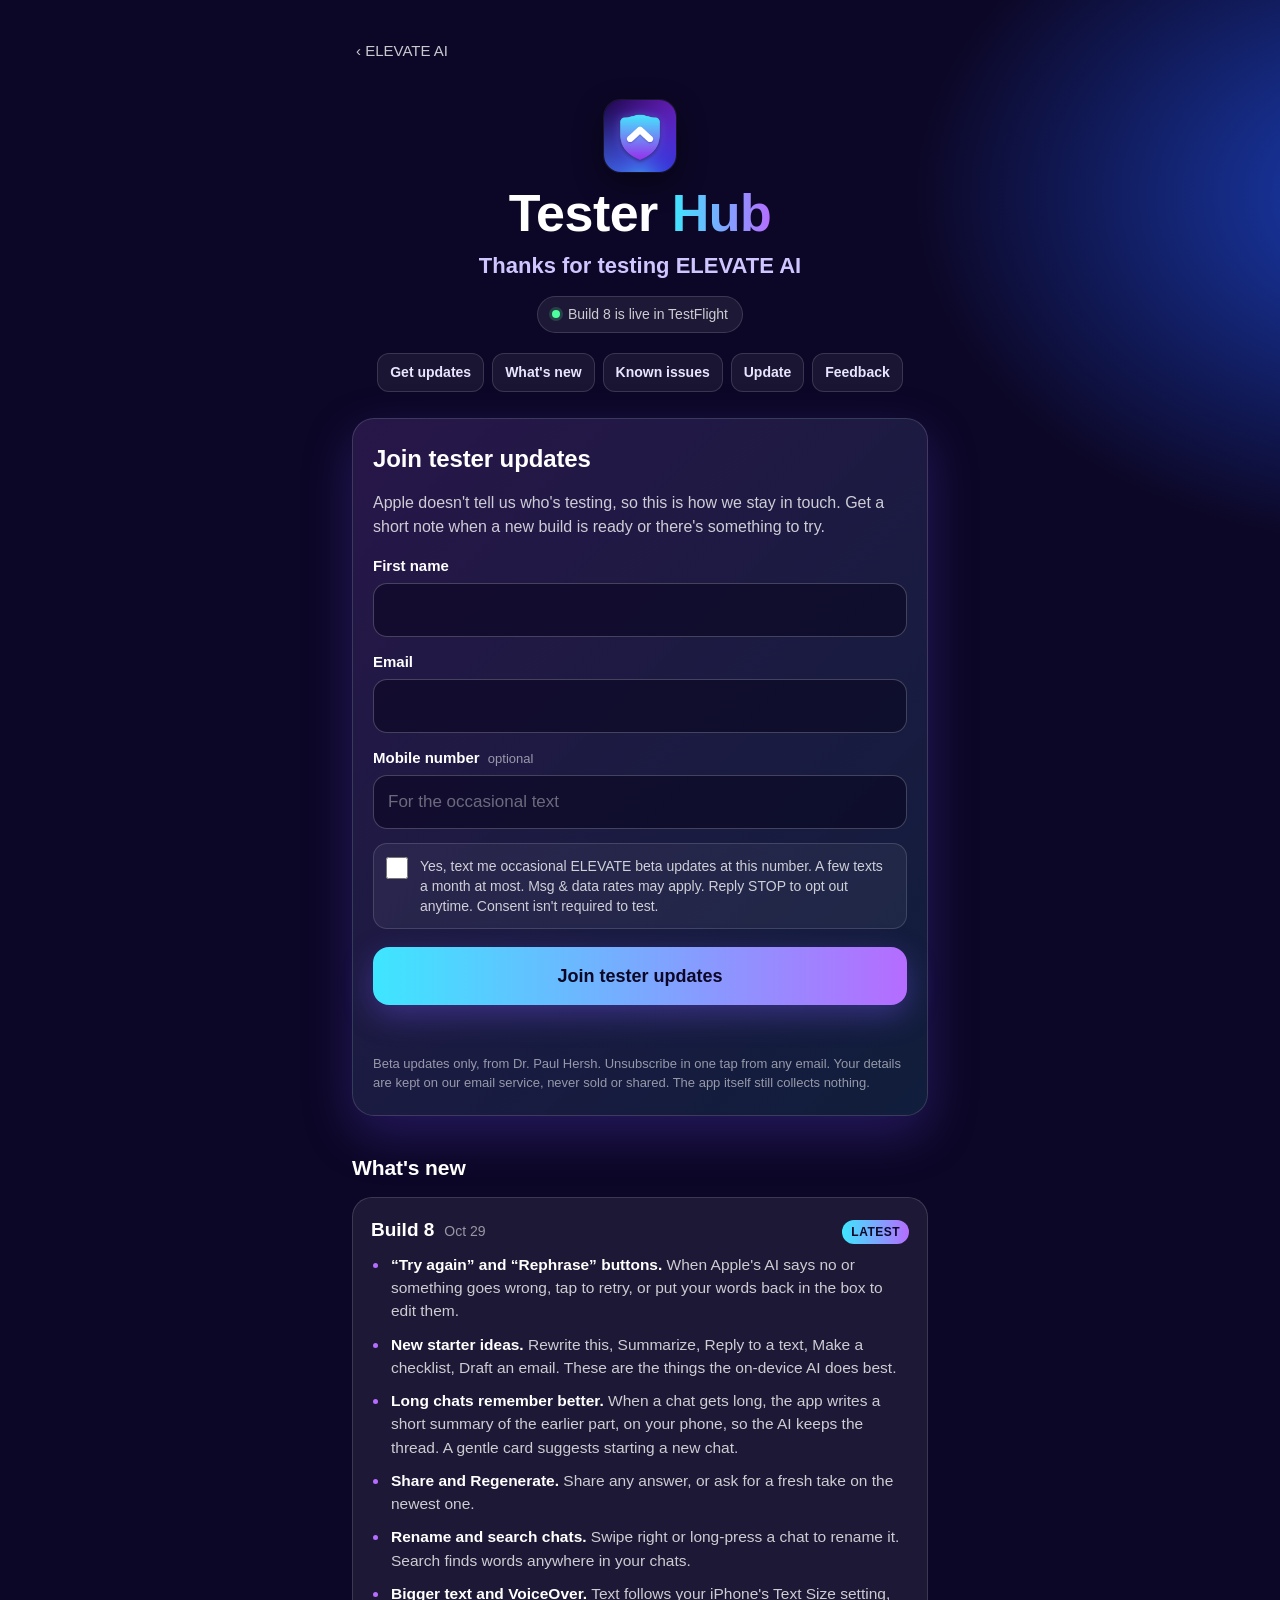
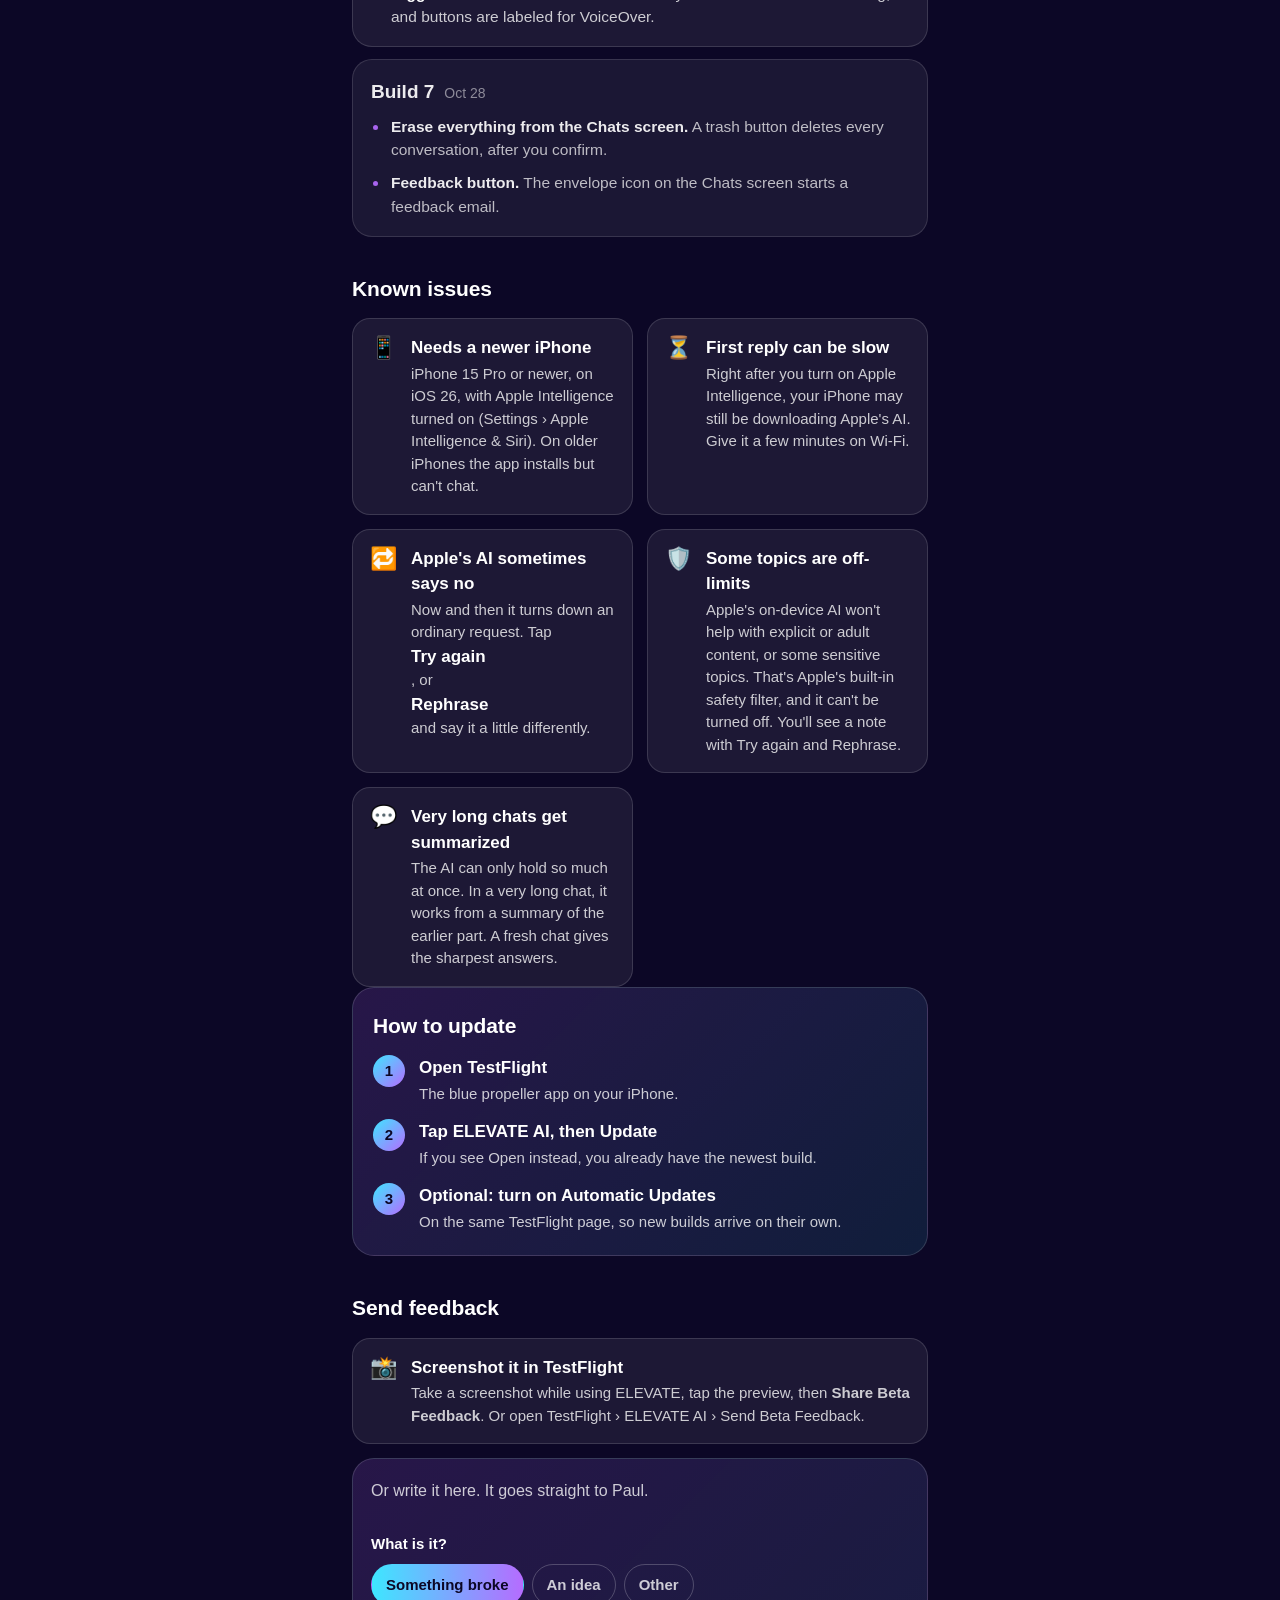
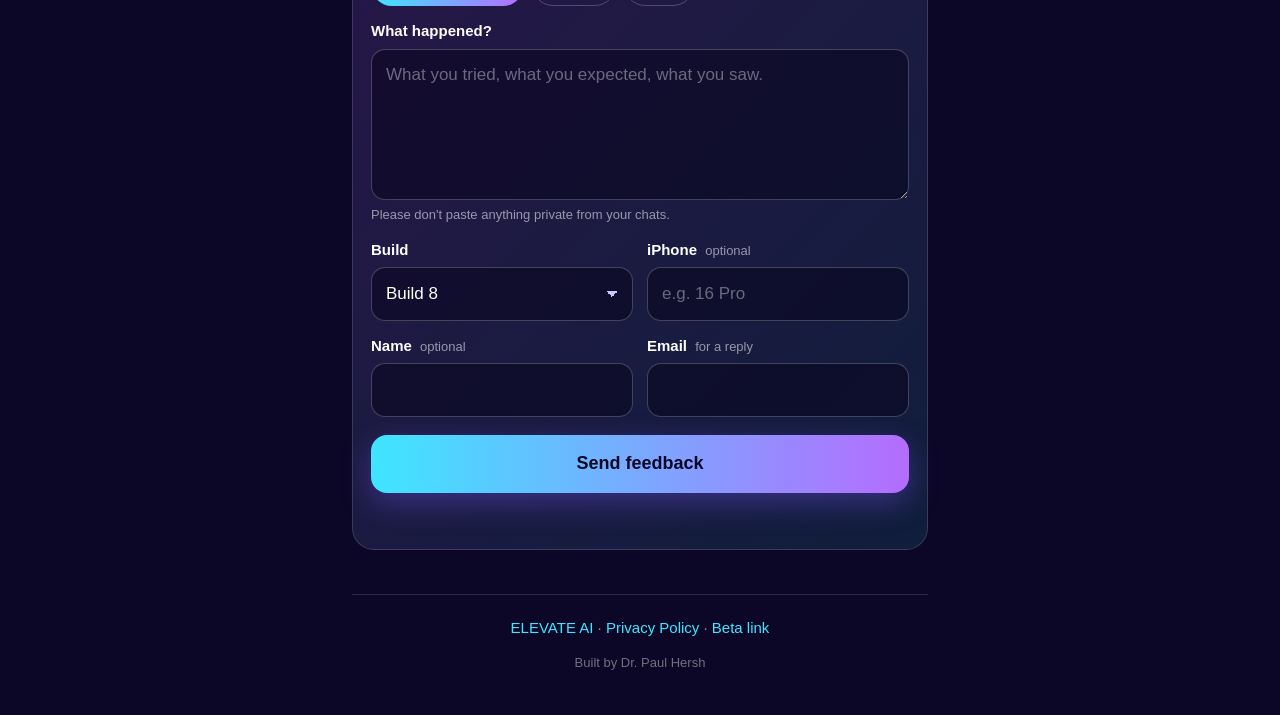
==== beta/index.html @ 51571102 "Add Tester Hub (/beta): what's new, known issues, update steps, feedback form, Join tester updates (" ====
<!doctype html>
<html lang="en">
<head>
<meta charset="utf-8">
<meta name="viewport" content="width=device-width, initial-scale=1, viewport-fit=cover">
<meta name="theme-color" content="#0c0726">
<meta name="robots" content="noindex, nofollow">
<title>Tester Hub · ELEVATE AI beta</title>
<meta name="description" content="For ELEVATE AI beta testers: what's new in each build, known issues, how to update, and how to send feedback.">
<meta property="og:type" content="website">
<meta property="og:site_name" content="ELEVATE AI">
<meta property="og:title" content="ELEVATE AI · Tester Hub">
<meta property="og:description" content="What's new, known issues, and tester updates for the ELEVATE AI beta.">
<meta property="og:url" content="https://elevatemyprivacy.com/beta/">
<meta property="og:image" content="https://elevatemyprivacy.com/og.png">
<meta name="twitter:card" content="summary_large_image">
<link rel="icon" type="image/png" href="../favicon.png">
<link rel="apple-touch-icon" href="../apple-touch-icon.png">
<link rel="stylesheet" href="../styles.css">
<link rel="stylesheet" href="beta.css">
</head>
<body>
<main>

  <header class="hub-top">
    <a class="back" href="../">‹ ELEVATE AI</a>
    <img class="hub-icon" src="../icon.png" width="72" height="72" alt="">
    <h1>Tester <span class="grad">Hub</span></h1>
    <p class="tagline">Thanks for testing ELEVATE AI</p>
    <p class="build-chip"><span class="live-dot" aria-hidden="true"></span>Build 8 is live in TestFlight</p>
    <nav class="jump" aria-label="On this page">
      <a href="#join">Get updates</a><a href="#new">What's new</a><a href="#issues">Known issues</a><a href="#update">Update</a><a href="#feedback">Feedback</a>
    </nav>
  </header>

  <section class="card join" id="join" aria-labelledby="join-h">
    <h2 id="join-h">Join tester updates</h2>
    <p class="lead">Apple doesn't tell us who's testing, so this is how we stay in touch. Get a short note when a new build is ready or there's something to try.</p>
    <form id="join-form" class="form" action="https://app.kit.com/forms/10118748/subscriptions" method="post" novalidate>
      <div class="field">
        <label for="j-name">First name</label>
        <input id="j-name" name="first_name" type="text" autocomplete="given-name" autocapitalize="words" required maxlength="60">
      </div>
      <div class="field">
        <label for="j-email">Email</label>
        <input id="j-email" name="email_address" type="email" inputmode="email" autocomplete="email" autocapitalize="off" spellcheck="false" required maxlength="160">
      </div>
      <div class="field">
        <label for="j-phone">Mobile number <span class="opt">optional</span></label>
        <input id="j-phone" name="fields[phone]" type="tel" inputmode="tel" autocomplete="tel" maxlength="30" placeholder="For the occasional text">
      </div>
      <label class="check" id="j-consent-row" hidden>
        <input id="j-consent" type="checkbox">
        <span>Yes, text me occasional ELEVATE beta updates at this number. A few texts a month at most. Msg &amp; data rates may apply. Reply STOP to opt out anytime. Consent isn't required to test.</span>
      </label>
      <input type="hidden" name="fields[sms_consent]" id="j-consent-val" value="">
      <input type="hidden" name="tags[]" value="25191573">
      <button class="cta" type="submit">Join tester updates</button>
      <p class="status" role="status" aria-live="polite"></p>
      <p class="fine">Beta updates only, from Dr. Paul Hersh. Unsubscribe in one tap from any email. Your details are kept on our email service, never sold or shared. The app itself still collects nothing.</p>
    </form>
  </section>

  <section aria-labelledby="new-h">
    <h2 id="new-h" class="section-h" >What's new</h2>
    <article class="rel" id="new">
      <header><h3>Build 8</h3><span class="date">Oct 29</span><span class="tag-new">Latest</span></header>
      <ul class="changes">
        <li><b>“Try again” and “Rephrase” buttons.</b> When Apple's AI says no or something goes wrong, tap to retry, or put your words back in the box to edit them.</li>
        <li><b>New starter ideas.</b> Rewrite this, Summarize, Reply to a text, Make a checklist, Draft an email. These are the things the on-device AI does best.</li>
        <li><b>Long chats remember better.</b> When a chat gets long, the app writes a short summary of the earlier part, on your phone, so the AI keeps the thread. A gentle card suggests starting a new chat.</li>
        <li><b>Share and Regenerate.</b> Share any answer, or ask for a fresh take on the newest one.</li>
        <li><b>Rename and search chats.</b> Swipe right or long-press a chat to rename it. Search finds words anywhere in your chats.</li>
        <li><b>Bigger text and VoiceOver.</b> Text follows your iPhone's Text Size setting, and buttons are labeled for VoiceOver.</li>
      </ul>
    </article>
    <article class="rel past">
      <header><h3>Build 7</h3><span class="date">Oct 28</span></header>
      <ul class="changes">
        <li><b>Erase everything from the Chats screen.</b> A trash button deletes every conversation, after you confirm.</li>
        <li><b>Feedback button.</b> The envelope icon on the Chats screen starts a feedback email.</li>
      </ul>
    </article>
  </section>

  <section aria-labelledby="issues-h" id="issues">
    <h2 id="issues-h" class="section-h">Known issues</h2>
    <ul class="points issues">
      <li><span class="pi" aria-hidden="true">📱</span><div><b>Needs a newer iPhone</b><small>iPhone 15 Pro or newer, on iOS 26, with Apple Intelligence turned on (Settings › Apple Intelligence &amp; Siri). On older iPhones the app installs but can't chat.</small></div></li>
      <li><span class="pi" aria-hidden="true">⏳</span><div><b>First reply can be slow</b><small>Right after you turn on Apple Intelligence, your iPhone may still be downloading Apple's AI. Give it a few minutes on Wi-Fi.</small></div></li>
      <li><span class="pi" aria-hidden="true">🔁</span><div><b>Apple's AI sometimes says no</b><small>Now and then it turns down an ordinary request. Tap <b>Try again</b>, or <b>Rephrase</b> and say it a little differently.</small></div></li>
      <li><span class="pi" aria-hidden="true">🛡️</span><div><b>Some topics are off-limits</b><small>Apple's on-device AI won't help with explicit or adult content, or some sensitive topics. That's Apple's built-in safety filter, and it can't be turned off. You'll see a note with Try again and Rephrase.</small></div></li>
      <li><span class="pi" aria-hidden="true">💬</span><div><b>Very long chats get summarized</b><small>The AI can only hold so much at once. In a very long chat, it works from a summary of the earlier part. A fresh chat gives the sharpest answers.</small></div></li>
    </ul>
  </section>

  <section class="card" id="update" aria-labelledby="update-h">
    <h2 id="update-h">How to update</h2>
    <ol class="steps">
      <li><span class="num" aria-hidden="true">1</span><div><b>Open TestFlight</b><small>The blue propeller app on your iPhone.</small></div></li>
      <li><span class="num" aria-hidden="true">2</span><div><b>Tap ELEVATE AI, then Update</b><small>If you see Open instead, you already have the newest build.</small></div></li>
      <li><span class="num" aria-hidden="true">3</span><div><b>Optional: turn on Automatic Updates</b><small>On the same TestFlight page, so new builds arrive on their own.</small></div></li>
    </ol>
  </section>

  <section aria-labelledby="fb-h" id="feedback">
    <h2 id="fb-h" class="section-h">Send feedback</h2>
    <div class="fb-ways">
      <div class="way"><span class="pi" aria-hidden="true">📸</span><div><b>Screenshot it in TestFlight</b><small>Take a screenshot while using ELEVATE, tap the preview, then <b>Share Beta Feedback</b>. Or open TestFlight › ELEVATE AI › Send Beta Feedback.</small></div></div>
    </div>
    <form id="fb-form" class="form card fb" novalidate>
      <p class="lead">Or write it here. It goes straight to Paul.</p>
      <fieldset class="kinds">
        <legend>What is it?</legend>
        <label><input type="radio" name="kind" value="bug" checked><span>Something broke</span></label>
        <label><input type="radio" name="kind" value="idea"><span>An idea</span></label>
        <label><input type="radio" name="kind" value="other"><span>Other</span></label>
      </fieldset>
      <div class="field">
        <label for="f-msg">What happened?</label>
        <textarea id="f-msg" name="message" rows="5" maxlength="3000" required placeholder="What you tried, what you expected, what you saw."></textarea>
        <small class="hint">Please don't paste anything private from your chats.</small>
      </div>
      <div class="row2">
        <div class="field">
          <label for="f-build">Build</label>
          <select id="f-build" name="build"><option value="8">Build 8</option><option value="7">Build 7</option><option value="">Not sure</option></select>
        </div>
        <div class="field">
          <label for="f-device">iPhone <span class="opt">optional</span></label>
          <input id="f-device" name="device" type="text" maxlength="60" placeholder="e.g. 16 Pro">
        </div>
      </div>
      <div class="row2">
        <div class="field">
          <label for="f-name">Name <span class="opt">optional</span></label>
          <input id="f-name" name="name" type="text" autocomplete="given-name" maxlength="60">
        </div>
        <div class="field">
          <label for="f-email">Email <span class="opt">for a reply</span></label>
          <input id="f-email" name="email" type="email" inputmode="email" autocomplete="email" autocapitalize="off" spellcheck="false" maxlength="160">
        </div>
      </div>
      <div class="hp" aria-hidden="true"><label for="f-web">Leave this empty</label><input id="f-web" name="website" type="text" tabindex="-1" autocomplete="off"></div>
      <button class="cta" type="submit">Send feedback</button>
      <p class="status" role="status" aria-live="polite"></p>
    </form>
  </section>

  <footer>
    <p><a href="../">ELEVATE AI</a> · <a href="../privacy/">Privacy Policy</a> · <a href="https://testflight.apple.com/join/278jDNac">Beta link</a></p>
    <p class="credit">Built by Dr. Paul Hersh</p>
  </footer>

</main>
<script src="beta.js"></script>
</body>
</html>
---- styles.css ----
:root{--cyan:#3ee6ff;--purple:#b56cff;--text:#fff;--muted:rgba(255,255,255,.78);--faint:rgba(255,255,255,.55);
--card:rgba(255,255,255,.07);--line:rgba(255,255,255,.14);
--font:-apple-system,BlinkMacSystemFont,"SF Pro Text","SF Pro Display","Helvetica Neue",Helvetica,Arial,sans-serif}
*{box-sizing:border-box}
html{-webkit-text-size-adjust:100%;background:#0c0726}
body{margin:0;font-family:var(--font);color:var(--text);line-height:1.5;-webkit-font-smoothing:antialiased;min-height:100vh;
background-color:#0c0726;background-repeat:no-repeat;
background-image:radial-gradient(1000px 640px at 0% -10%,#3a1aa8 0%,rgba(58,26,168,0) 60%),radial-gradient(900px 640px at 110% 5%,#1a3fb8 0%,rgba(26,63,184,0) 55%)}
a{color:var(--cyan)}
a:focus-visible,summary:focus-visible{outline:2px solid var(--cyan);outline-offset:3px;border-radius:6px}
main{max-width:620px;margin:0 auto;padding:calc(40px + env(safe-area-inset-top)) 22px calc(36px + env(safe-area-inset-bottom))}
.grad{background:linear-gradient(90deg,var(--cyan),var(--purple));-webkit-background-clip:text;background-clip:text;color:transparent}

.hero{text-align:center;padding:8px 0 30px}
.app-icon{width:112px;height:112px;border-radius:25px;box-shadow:0 14px 40px rgba(0,0,0,.45),0 0 0 1px rgba(255,255,255,.08);display:block;margin:0 auto 20px}
h1{font-size:40px;line-height:1.05;margin:0;letter-spacing:-.01em;font-weight:800}
.tagline{margin:8px 0 0;font-size:19px;font-weight:600;color:#cfc6ff}
.promise{margin:16px auto 0;max-width:30em;font-size:18px;color:var(--muted)}
.cta{display:flex;align-items:center;justify-content:center;width:100%;max-width:360px;min-height:58px;margin:26px auto 0;padding:0 24px;border-radius:16px;
font-size:18px;font-weight:700;text-decoration:none;color:#0c0726;background:linear-gradient(90deg,var(--cyan),var(--purple));box-shadow:0 10px 30px rgba(120,90,255,.35);cursor:pointer}
.cta:active{transform:scale(.985)}
.cta.is-soon{cursor:default;color:rgba(255,255,255,.7);background:rgba(255,255,255,.08);border:1px dashed rgba(255,255,255,.28);box-shadow:none;pointer-events:none}
.hub-link{margin:14px 0 0;font-size:15px}
.hub-link a{text-decoration:none;font-weight:600;color:#cfc6ff;padding:6px 4px}
.cta-note{margin:10px 0 0;font-size:14px;color:var(--faint)}
.req span{white-space:nowrap}
.req{display:inline-block;max-width:100%;line-height:1.6;margin:18px 0 0;padding:7px 14px;border-radius:999px;background:var(--card);border:1px solid var(--line);font-size:14px;color:var(--muted)}

h2{font-size:21px;margin:0 0 14px;letter-spacing:-.005em}
.section-h{margin:36px 0 14px}
.card{background:linear-gradient(135deg,rgba(181,108,255,.16),rgba(62,230,255,.10));border:1px solid var(--line);border-radius:22px;padding:22px 20px}
.steps,.points{list-style:none;margin:0;padding:0;display:grid;gap:14px}
.steps li,.points li{display:flex;gap:14px;align-items:flex-start}
.steps b,.points b{display:block;font-size:17px}
.steps small,.points small{display:block;color:var(--muted);font-size:15px;margin-top:2px}
.num{flex:0 0 32px;height:32px;border-radius:50%;display:grid;place-items:center;font-weight:800;font-size:15px;color:#0c0726;background:linear-gradient(135deg,var(--cyan),var(--purple))}
.points li{background:var(--card);border:1px solid var(--line);border-radius:18px;padding:16px}
.pi{flex:0 0 28px;font-size:22px;line-height:1.2;text-align:center}

.faq{display:grid;gap:10px}
details{background:var(--card);border:1px solid var(--line);border-radius:16px;padding:0 16px}
summary{cursor:pointer;list-style:none;padding:16px 28px 16px 0;font-weight:650;font-size:16px;position:relative}
summary::-webkit-details-marker{display:none}
summary::after{content:"+";position:absolute;right:0;top:50%;transform:translateY(-50%);font-size:22px;font-weight:400;color:var(--faint)}
details[open] summary::after{content:"–"}
details p{margin:0 0 16px;color:var(--muted);font-size:15.5px}

footer{margin-top:44px;padding-top:22px;border-top:1px solid var(--line);text-align:center;font-size:15px;color:var(--faint)}
footer p{margin:0 0 6px}
footer a{text-decoration:none}
.mail{font-size:14px}
.credit{margin-top:14px !important;font-size:13px;color:rgba(255,255,255,.42)}

@media (min-width:760px){
  main{padding-top:72px}
  .app-icon{width:128px;height:128px;border-radius:29px}
  h1{font-size:52px}
  .tagline{font-size:22px}
  .points{grid-template-columns:1fr 1fr}
}
@media (prefers-reduced-motion:reduce){.cta:active{transform:none}}
---- beta/beta.css ----
/* Tester Hub additions on top of ../styles.css */
.hub-top{text-align:center;padding:0 0 26px;position:relative}
.back{position:absolute;left:0;top:-14px;font-size:15px;text-decoration:none;color:var(--muted);padding:8px 4px}
.hub-icon{width:72px;height:72px;border-radius:17px;display:block;margin:18px auto 14px;box-shadow:0 10px 30px rgba(0,0,0,.45),0 0 0 1px rgba(255,255,255,.08)}
.build-chip{display:inline-flex;align-items:center;gap:8px;margin:14px 0 0;padding:7px 14px;border-radius:999px;background:var(--card);border:1px solid var(--line);font-size:14px;color:var(--muted)}
.live-dot{width:8px;height:8px;border-radius:50%;background:#4dff9e;box-shadow:0 0 0 3px rgba(77,255,158,.18)}
.jump{display:flex;flex-wrap:wrap;justify-content:center;gap:8px;margin:20px 0 0}
.jump a{font-size:14px;font-weight:600;text-decoration:none;color:#e9e4ff;padding:8px 12px;border-radius:12px;background:rgba(255,255,255,.06);border:1px solid var(--line)}
section[id],article[id]{scroll-margin-top:18px}
.lead{margin:0 0 16px;color:var(--muted);font-size:16px}
.join{box-shadow:0 18px 50px rgba(110,80,255,.25)}
.join h2{font-size:24px}

.form{display:grid;gap:14px}
.field{display:grid;gap:6px;min-width:0}
.field label,.kinds legend{font-size:15px;font-weight:650}
.opt{font-weight:500;color:var(--faint);font-size:13px;margin-left:4px}
.form input[type=text],.form input[type=email],.form input[type=tel],.form select,.form textarea{width:100%;min-width:0;font:inherit;font-size:17px;color:var(--text);background:rgba(8,4,30,.55);border:1px solid rgba(255,255,255,.22);border-radius:14px;padding:13px 14px;min-height:50px;-webkit-appearance:none;appearance:none}
.form textarea{resize:vertical;min-height:120px;line-height:1.45}
.form select{background-image:linear-gradient(45deg,transparent 50%,#cfc6ff 50%),linear-gradient(135deg,#cfc6ff 50%,transparent 50%);background-position:calc(100% - 20px) 50%,calc(100% - 14px) 50%;background-size:6px 6px;background-repeat:no-repeat;padding-right:36px}
.form ::placeholder{color:rgba(255,255,255,.38)}
.form input:focus-visible,.form select:focus-visible,.form textarea:focus-visible{outline:2px solid var(--cyan);outline-offset:2px;border-color:transparent}
.form [aria-invalid=true]{border-color:#ff7a90}
.form .cta{margin:4px 0 0;max-width:none;border:0;font-family:inherit}
.form .cta[disabled]{opacity:.65}
.check{display:flex;gap:12px;align-items:flex-start;font-size:14px;color:var(--muted);line-height:1.45;background:rgba(255,255,255,.05);border:1px solid var(--line);border-radius:14px;padding:12px}
.check input{flex:0 0 22px;width:22px;height:22px;margin:1px 0 0;accent-color:#7f7bff}
.status{margin:0;min-height:1.4em;font-size:15.5px;font-weight:600;color:#bff6ff}
.status.err{color:#ffb3c0}
.fine,.hint{margin:0;font-size:13px;color:var(--faint);line-height:1.45}
.row2{display:grid;gap:14px;grid-template-columns:1fr 1fr}
.kinds{border:0;margin:0;padding:0;display:flex;flex-wrap:wrap;gap:8px}
.kinds legend{margin-bottom:8px;padding:0}
.kinds label{position:relative}
.kinds input{position:absolute;opacity:0;width:1px;height:1px}
.kinds span{display:inline-block;padding:9px 14px;border-radius:999px;border:1px solid rgba(255,255,255,.22);font-size:15px;font-weight:600;color:var(--muted);cursor:pointer}
.kinds input:checked+span{color:#0c0726;background:linear-gradient(90deg,var(--cyan),var(--purple));border-color:transparent}
.kinds input:focus-visible+span{outline:2px solid var(--cyan);outline-offset:2px}
.hp{position:absolute;left:-9999px;width:1px;height:1px;overflow:hidden}

.rel{background:var(--card);border:1px solid var(--line);border-radius:20px;padding:18px 18px 8px;margin:0 0 12px}
.rel header{display:flex;align-items:baseline;gap:10px;flex-wrap:wrap;margin-bottom:8px}
.rel h3{margin:0;font-size:19px}
.rel .date{color:var(--faint);font-size:14px}
.tag-new{margin-left:auto;font-size:12px;font-weight:700;letter-spacing:.04em;text-transform:uppercase;color:#0c0726;background:linear-gradient(90deg,var(--cyan),var(--purple));padding:3px 9px;border-radius:999px}
.changes{margin:0;padding:0 0 0 18px;display:grid;gap:10px}
.changes li{color:var(--muted);font-size:15.5px;padding-left:2px}
.changes li::marker{color:var(--purple)}
.changes b{color:var(--text)}
.rel ul{padding-bottom:10px}
.past{opacity:.92}
.issues small b{color:var(--text);font-weight:650}
.fb-ways{margin:0 0 14px}
.way{display:flex;gap:14px;align-items:flex-start;background:var(--card);border:1px solid var(--line);border-radius:18px;padding:16px}
.way b{display:block;font-size:17px}
.way small{display:block;color:var(--muted);font-size:15px;margin-top:2px}
.way small b{display:inline;font-size:inherit}
.fb{padding:20px 18px}
@media (max-width:360px){.row2{grid-template-columns:1fr}}
@media (min-width:760px){.hub-top{padding-top:10px}.back{top:-40px}}
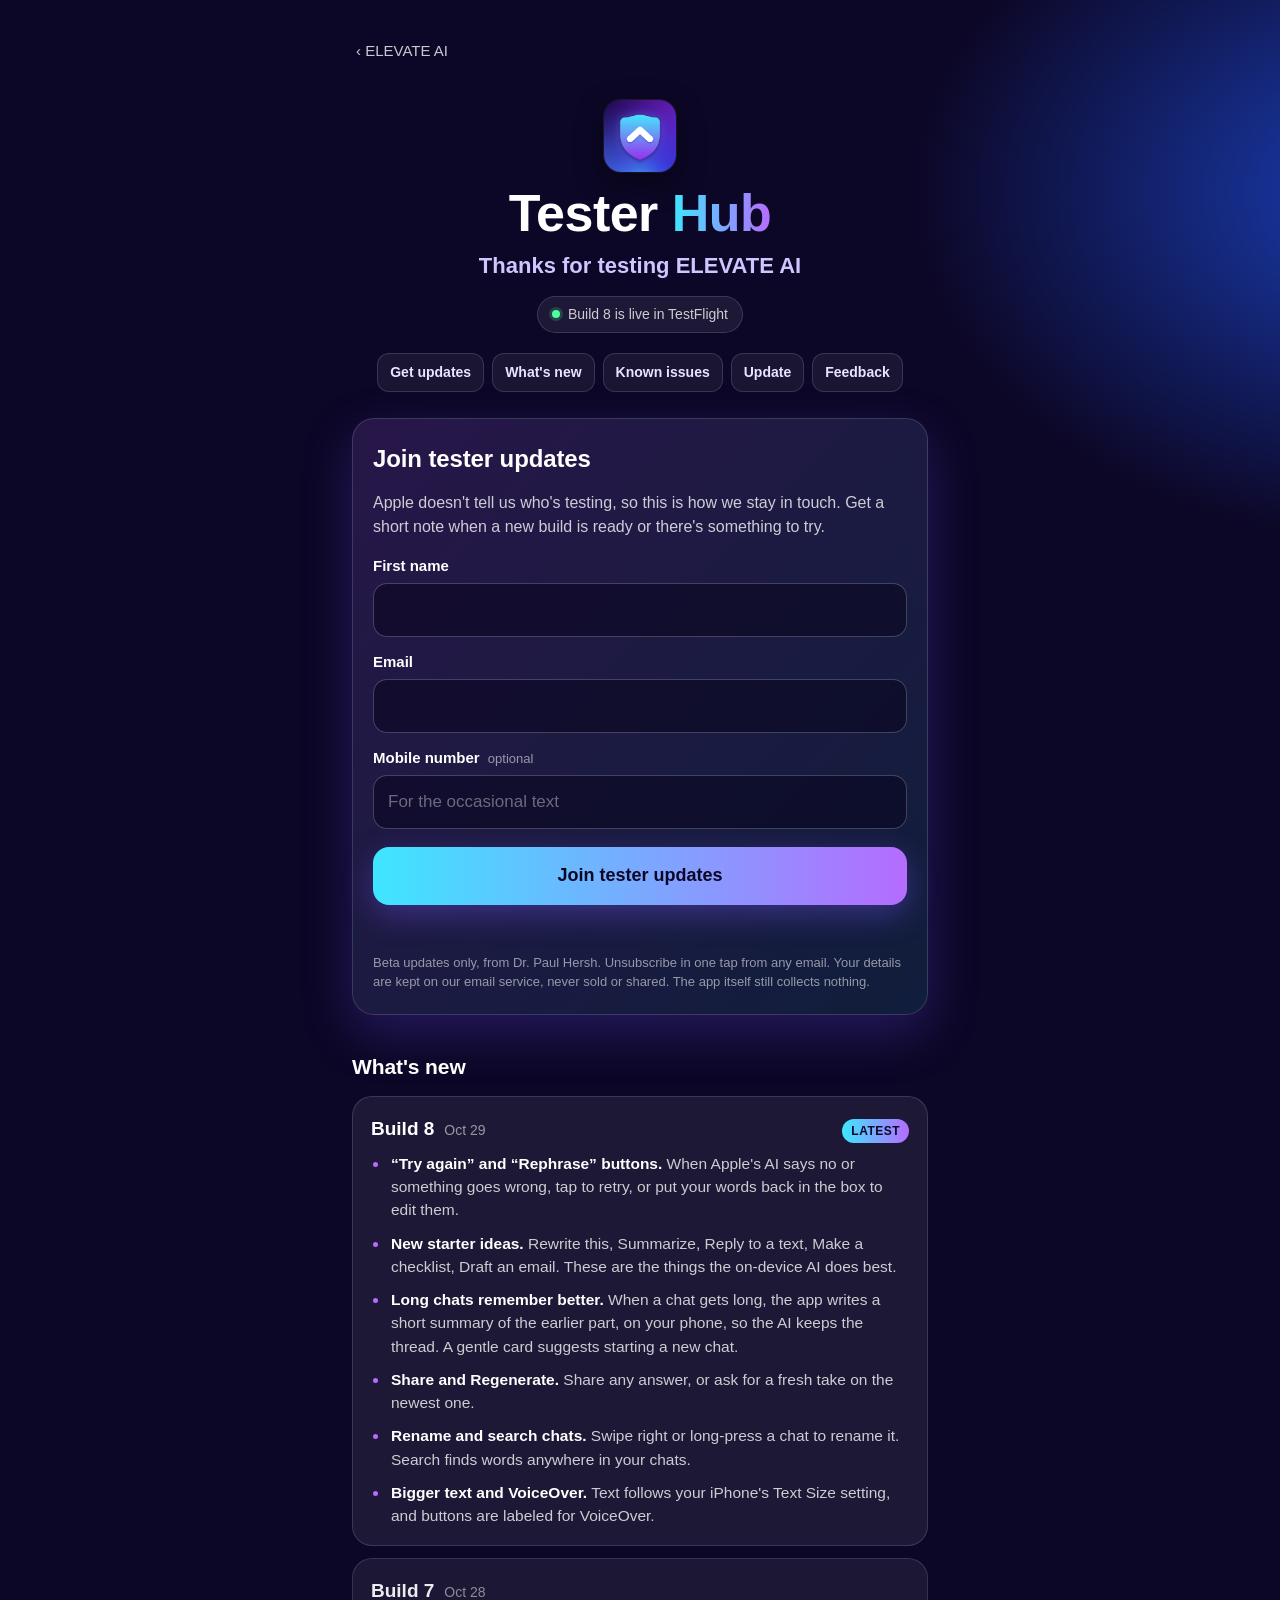
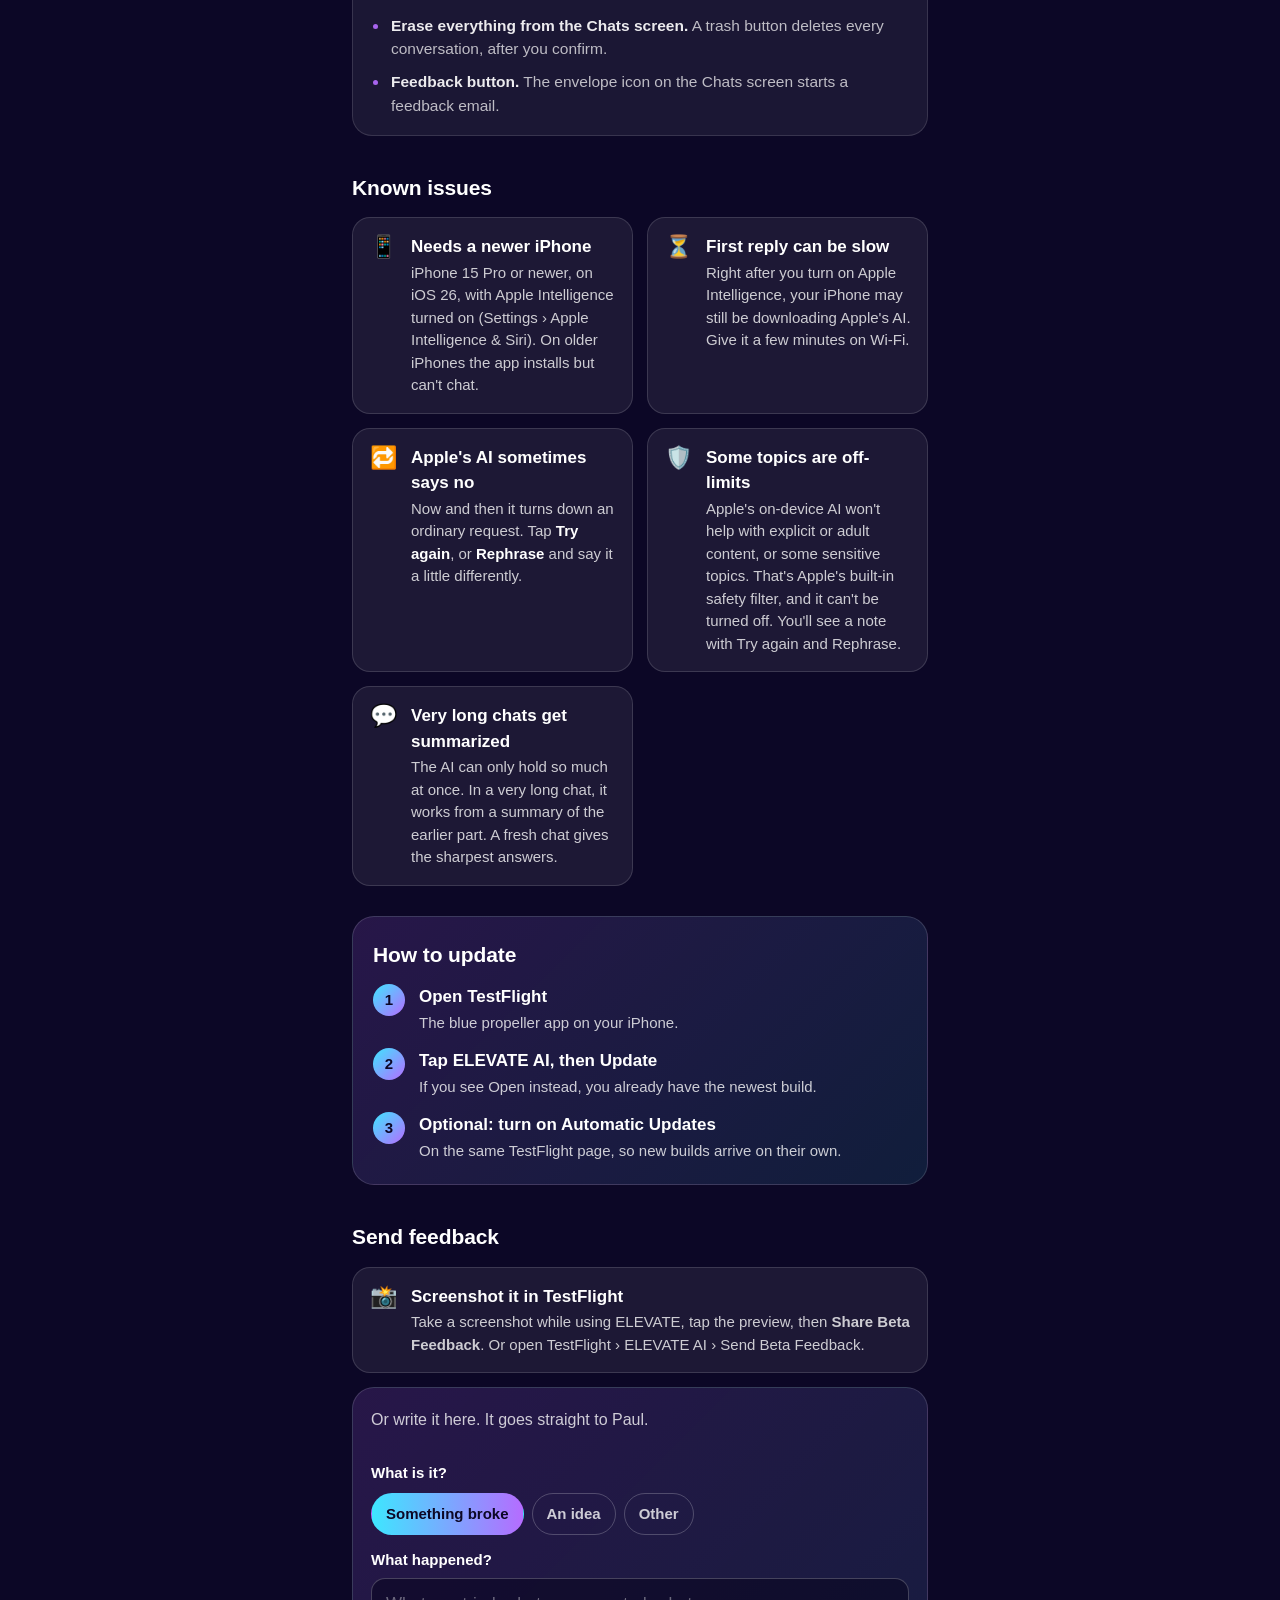
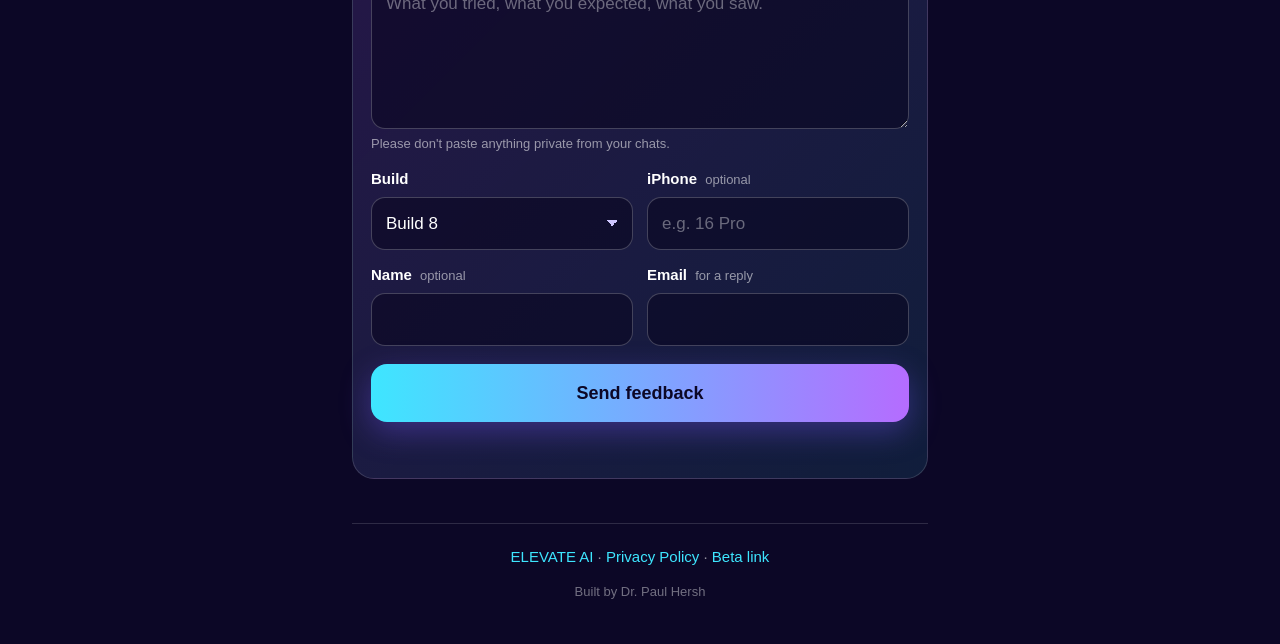
==== commit 1ec41a6d: "Tester Hub: cache-bust css/js" ====
--- a/beta/index.html
+++ b/beta/index.html
@@ -17,7 +17,7 @@
 <link rel="icon" type="image/png" href="../favicon.png">
 <link rel="apple-touch-icon" href="../apple-touch-icon.png">
 <link rel="stylesheet" href="../styles.css">
-<link rel="stylesheet" href="beta.css">
+<link rel="stylesheet" href="beta.css?v=2">
 </head>
 <body>
 <main>
@@ -153,6 +153,6 @@
   </footer>
 
 </main>
-<script src="beta.js"></script>
+<script src="beta.js?v=2"></script>
 </body>
 </html>
--- a/beta/beta.css
+++ b/beta/beta.css
@@ -49,7 +49,9 @@
 .changes b{color:var(--text)}
 .rel ul{padding-bottom:10px}
 .past{opacity:.92}
-.issues small b{color:var(--text);font-weight:650}
+.issues small b{display:inline;font-size:inherit;color:var(--text);font-weight:650}
+.check[hidden]{display:none}
+#update{margin-top:30px}
 .fb-ways{margin:0 0 14px}
 .way{display:flex;gap:14px;align-items:flex-start;background:var(--card);border:1px solid var(--line);border-radius:18px;padding:16px}
 .way b{display:block;font-size:17px}
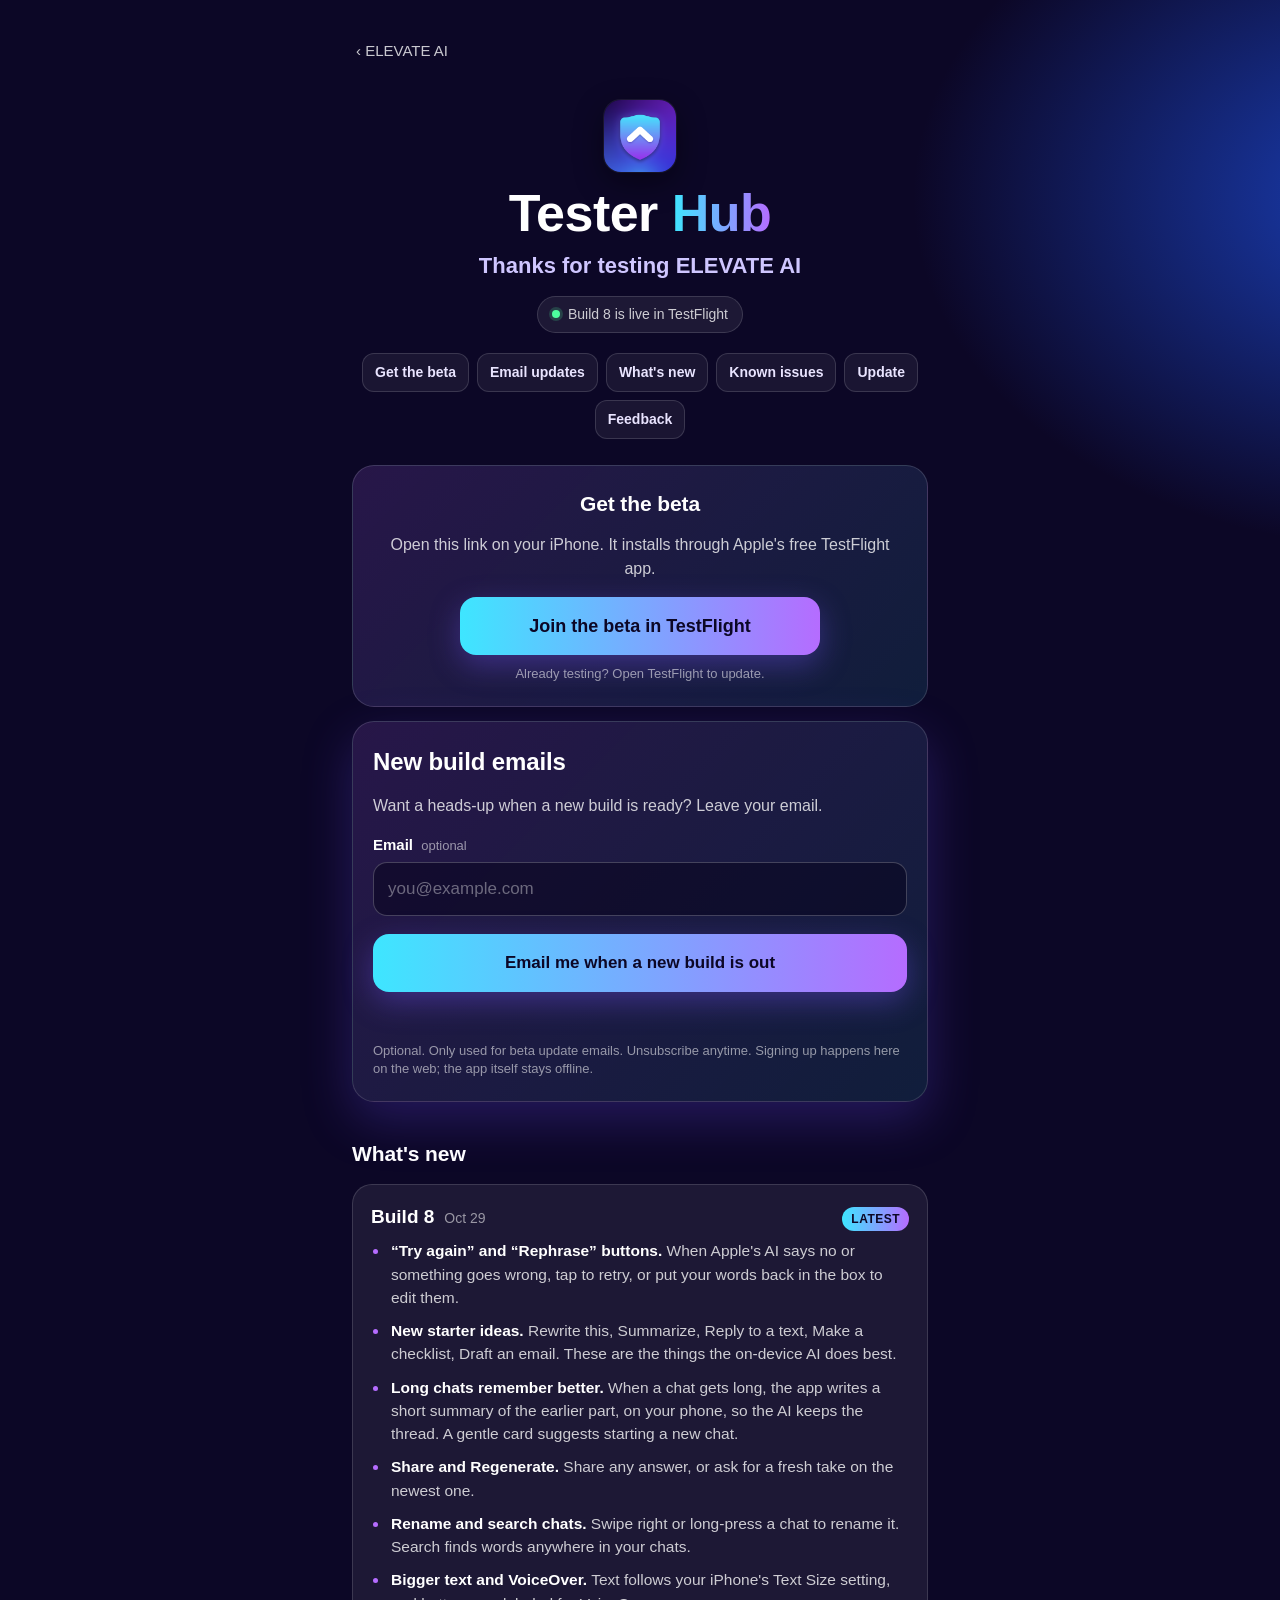
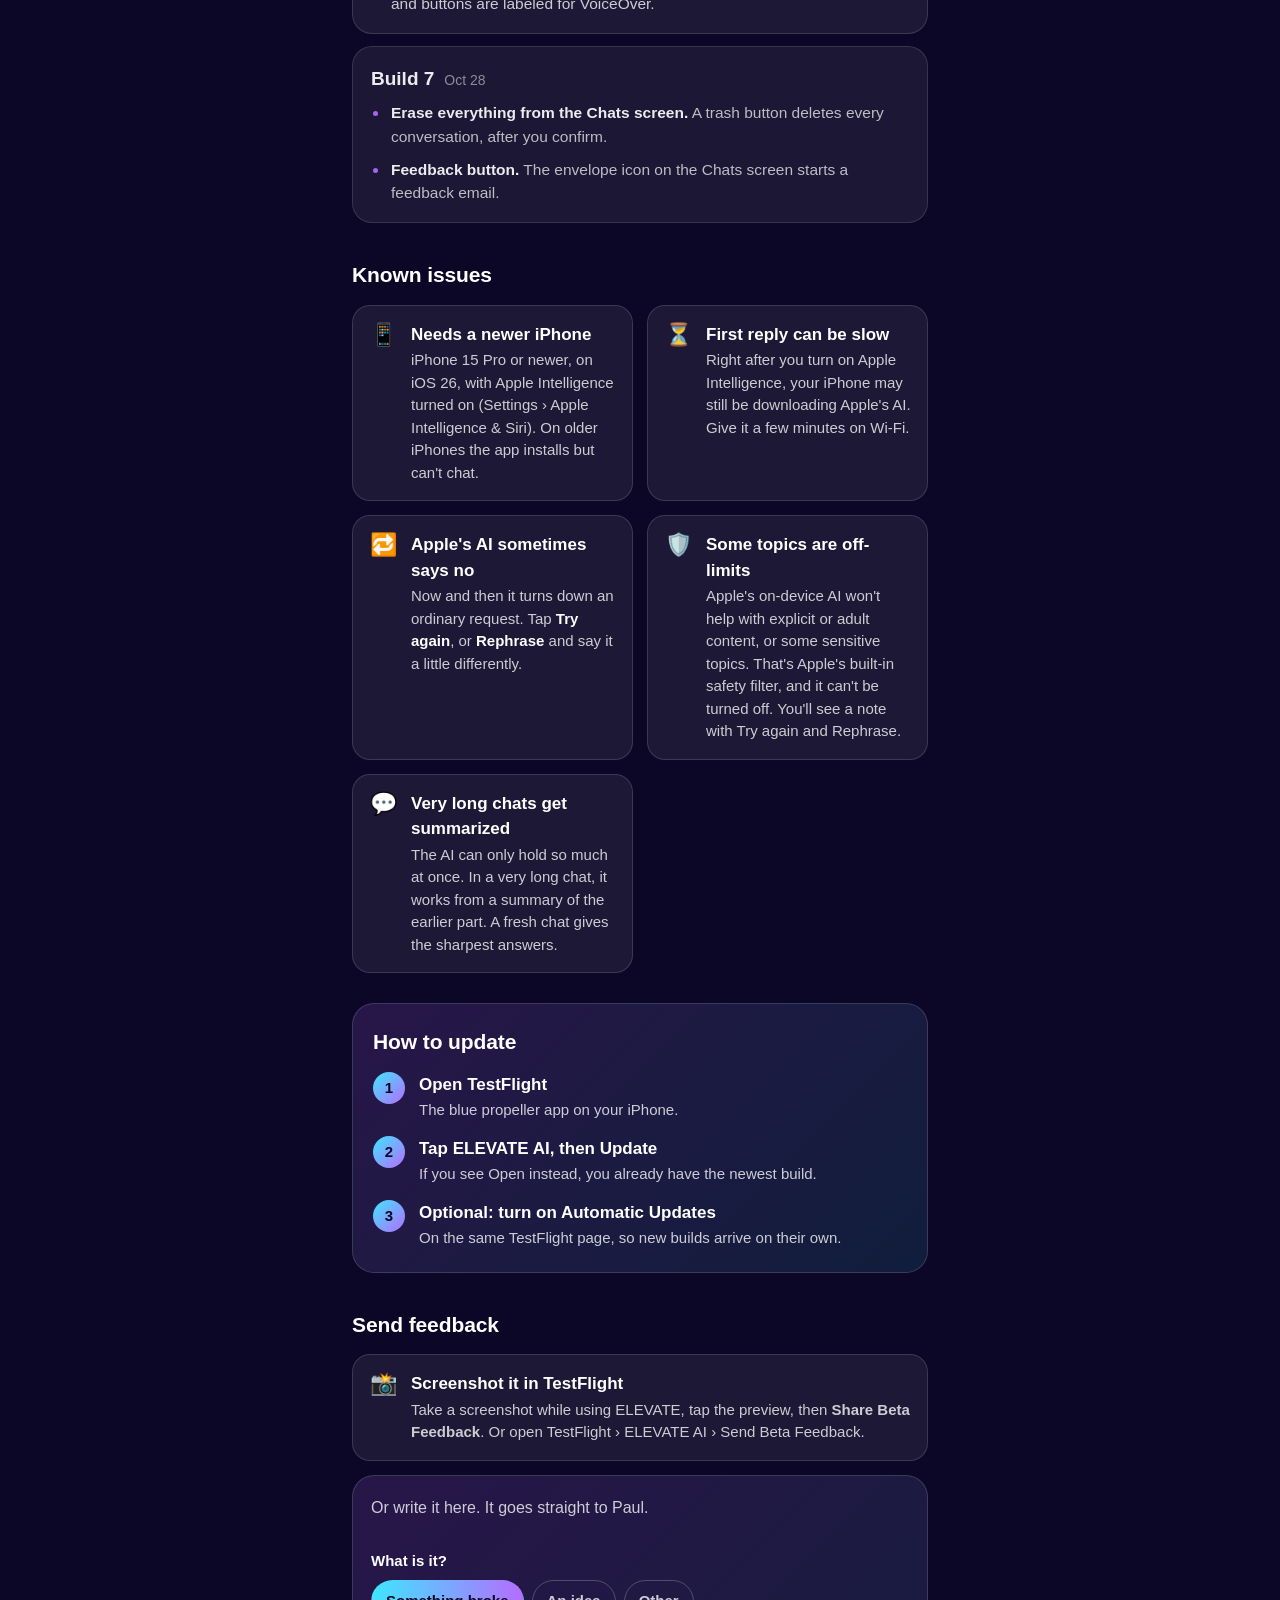
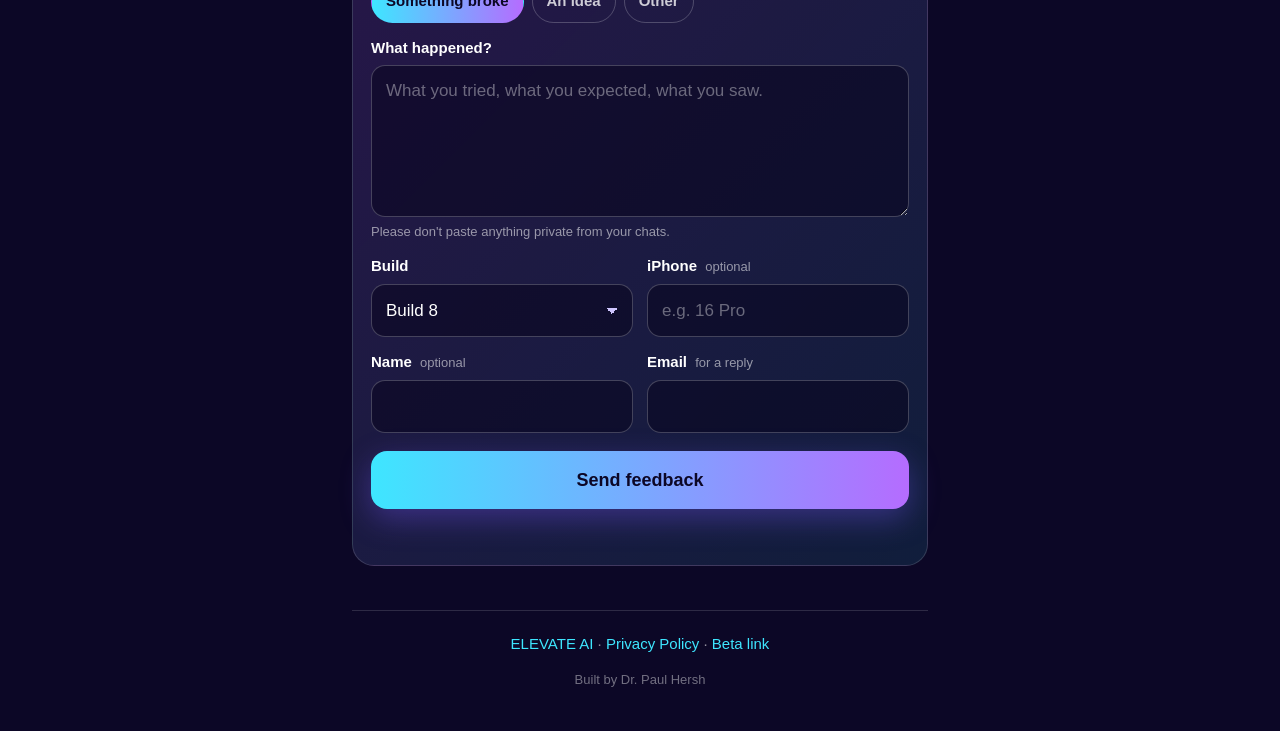
==== commit b71a0a3b: "Tester Hub: optional build-update email signup (#updates, Kit double opt-in), TestFlight link up top" ====
--- a/beta/index.html
+++ b/beta/index.html
@@ -17,7 +17,7 @@
 <link rel="icon" type="image/png" href="../favicon.png">
 <link rel="apple-touch-icon" href="../apple-touch-icon.png">
 <link rel="stylesheet" href="../styles.css">
-<link rel="stylesheet" href="beta.css?v=2">
+<link rel="stylesheet" href="beta.css?v=3">
 </head>
 <body>
 <main>
@@ -29,35 +29,31 @@
     <p class="tagline">Thanks for testing ELEVATE AI</p>
     <p class="build-chip"><span class="live-dot" aria-hidden="true"></span>Build 8 is live in TestFlight</p>
     <nav class="jump" aria-label="On this page">
-      <a href="#join">Get updates</a><a href="#new">What's new</a><a href="#issues">Known issues</a><a href="#update">Update</a><a href="#feedback">Feedback</a>
+      <a href="#get">Get the beta</a><a href="#updates">Email updates</a><a href="#new">What's new</a><a href="#issues">Known issues</a><a href="#update">Update</a><a href="#feedback">Feedback</a>
     </nav>
   </header>
 
-  <section class="card join" id="join" aria-labelledby="join-h">
-    <h2 id="join-h">Join tester updates</h2>
-    <p class="lead">Apple doesn't tell us who's testing, so this is how we stay in touch. Get a short note when a new build is ready or there's something to try.</p>
+  <section class="card get" id="get" aria-labelledby="get-h">
+    <h2 id="get-h">Get the beta</h2>
+    <p class="lead">Open this link on your iPhone. It installs through Apple's free TestFlight app.</p>
+    <a class="cta" href="https://testflight.apple.com/join/278jDNac">Join the beta in TestFlight</a>
+    <p class="fine">Already testing? Open TestFlight to update.</p>
+  </section>
+
+  <section class="card join" id="updates" aria-labelledby="updates-h">
+    <span id="join" class="anchor" aria-hidden="true"></span>
+    <h2 id="updates-h">New build emails</h2>
+    <p class="lead">Want a heads-up when a new build is ready? Leave your email.</p>
+    <p class="status confirmed" id="j-confirmed" role="status" hidden>You're confirmed. We'll email you when a new build is out.</p>
     <form id="join-form" class="form" action="https://app.kit.com/forms/10118748/subscriptions" method="post" novalidate>
       <div class="field">
-        <label for="j-name">First name</label>
-        <input id="j-name" name="first_name" type="text" autocomplete="given-name" autocapitalize="words" required maxlength="60">
+        <label for="j-email">Email <span class="opt">optional</span></label>
+        <input id="j-email" name="email_address" type="email" inputmode="email" autocomplete="email" autocapitalize="off" spellcheck="false" required maxlength="160" placeholder="you@example.com">
       </div>
-      <div class="field">
-        <label for="j-email">Email</label>
-        <input id="j-email" name="email_address" type="email" inputmode="email" autocomplete="email" autocapitalize="off" spellcheck="false" required maxlength="160">
-      </div>
-      <div class="field">
-        <label for="j-phone">Mobile number <span class="opt">optional</span></label>
-        <input id="j-phone" name="fields[phone]" type="tel" inputmode="tel" autocomplete="tel" maxlength="30" placeholder="For the occasional text">
-      </div>
-      <label class="check" id="j-consent-row" hidden>
-        <input id="j-consent" type="checkbox">
-        <span>Yes, text me occasional ELEVATE beta updates at this number. A few texts a month at most. Msg &amp; data rates may apply. Reply STOP to opt out anytime. Consent isn't required to test.</span>
-      </label>
-      <input type="hidden" name="fields[sms_consent]" id="j-consent-val" value="">
       <input type="hidden" name="tags[]" value="25191573">
-      <button class="cta" type="submit">Join tester updates</button>
+      <button class="cta" type="submit">Email me when a new build is out</button>
       <p class="status" role="status" aria-live="polite"></p>
-      <p class="fine">Beta updates only, from Dr. Paul Hersh. Unsubscribe in one tap from any email. Your details are kept on our email service, never sold or shared. The app itself still collects nothing.</p>
+      <p class="fine">Optional. Only used for beta update emails. Unsubscribe anytime. Signing up happens here on the web; the app itself stays offline.</p>
     </form>
   </section>
 
@@ -153,6 +149,6 @@
   </footer>
 
 </main>
-<script src="beta.js?v=2"></script>
+<script src="beta.js?v=3"></script>
 </body>
 </html>
--- a/beta/beta.css
+++ b/beta/beta.css
@@ -60,3 +60,11 @@
 .fb{padding:20px 18px}
 @media (max-width:360px){.row2{grid-template-columns:1fr}}
 @media (min-width:760px){.hub-top{padding-top:10px}.back{top:-40px}}
+.get{text-align:center}
+.get .cta{margin:0 auto 10px}
+.get .fine{text-align:center}
+#updates{margin-top:14px;position:relative}
+.anchor{position:absolute;top:-18px}
+.status.confirmed{margin:0 0 14px;padding:10px 12px;border-radius:12px;background:rgba(77,255,158,.12);border:1px solid rgba(77,255,158,.35);color:#c9ffe0}
+.status.confirmed[hidden]{display:none}
+#updates .cta{font-size:17px;padding:0 14px}
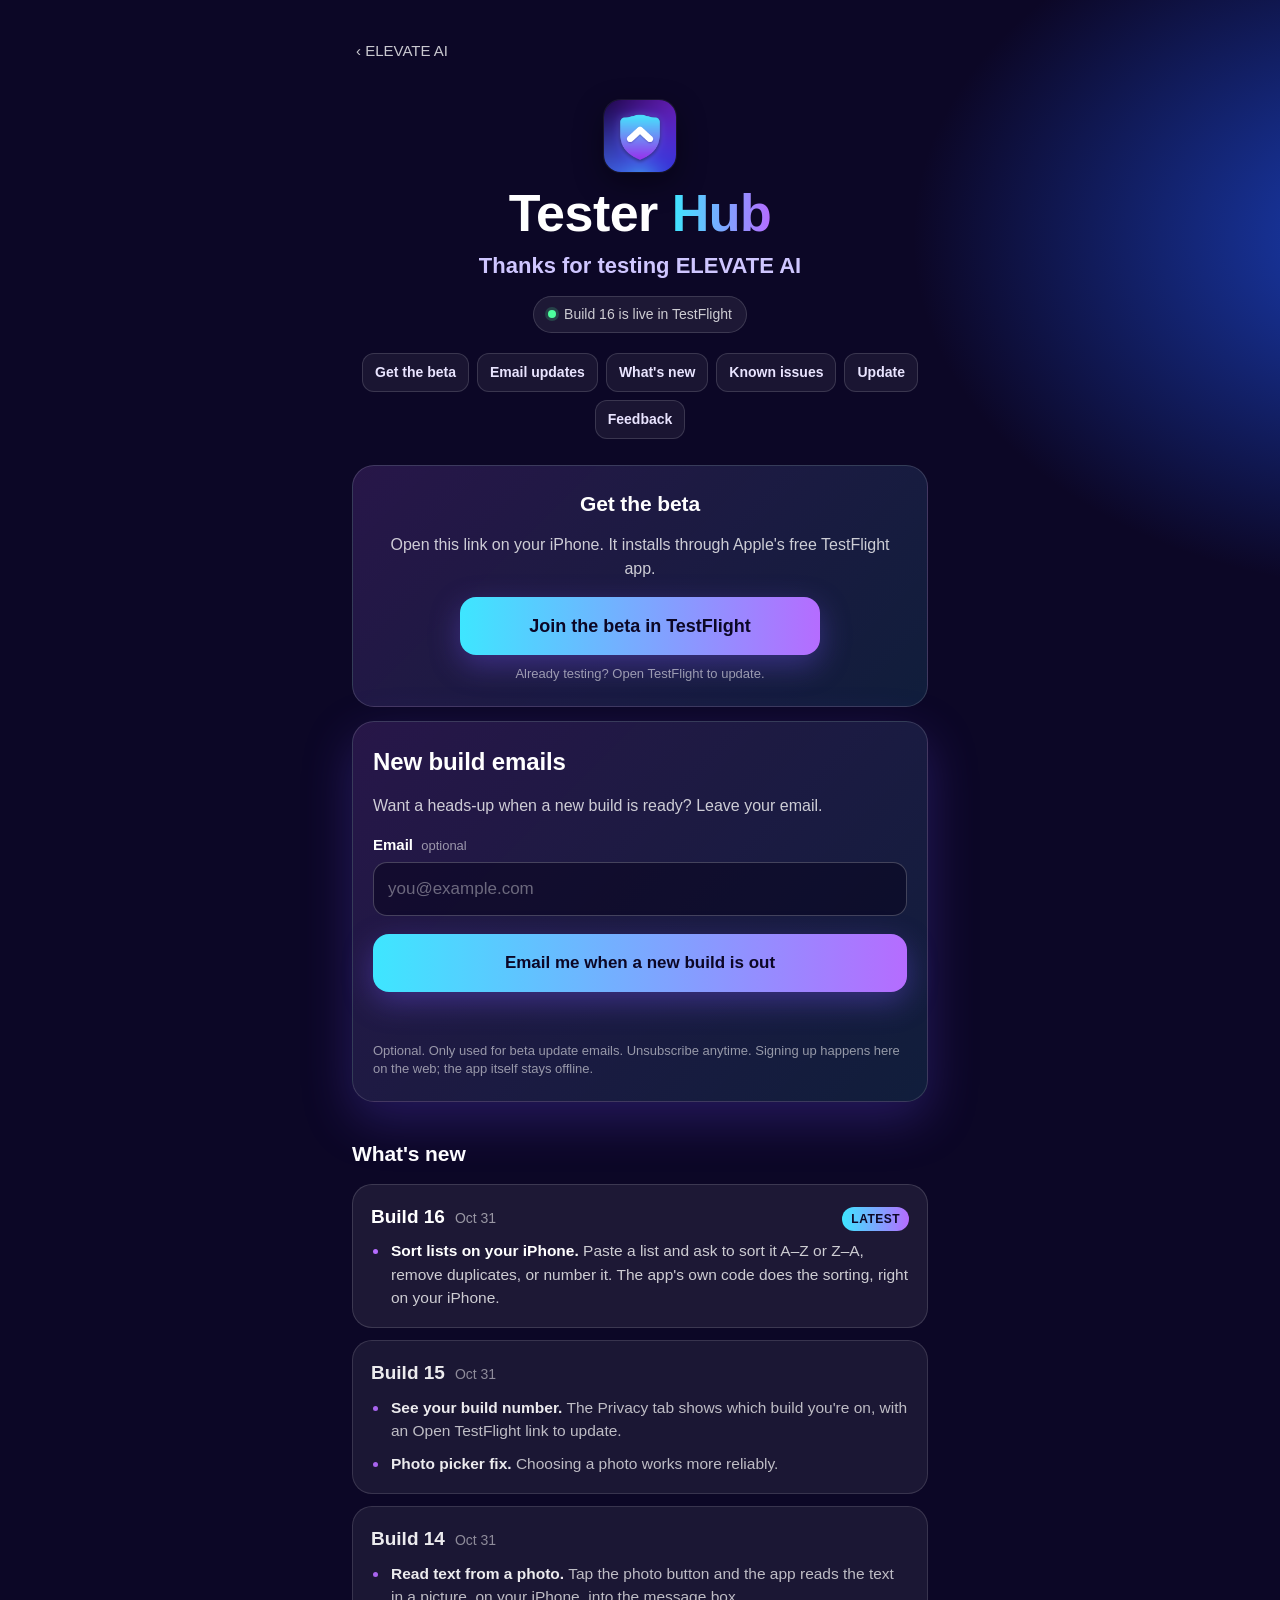
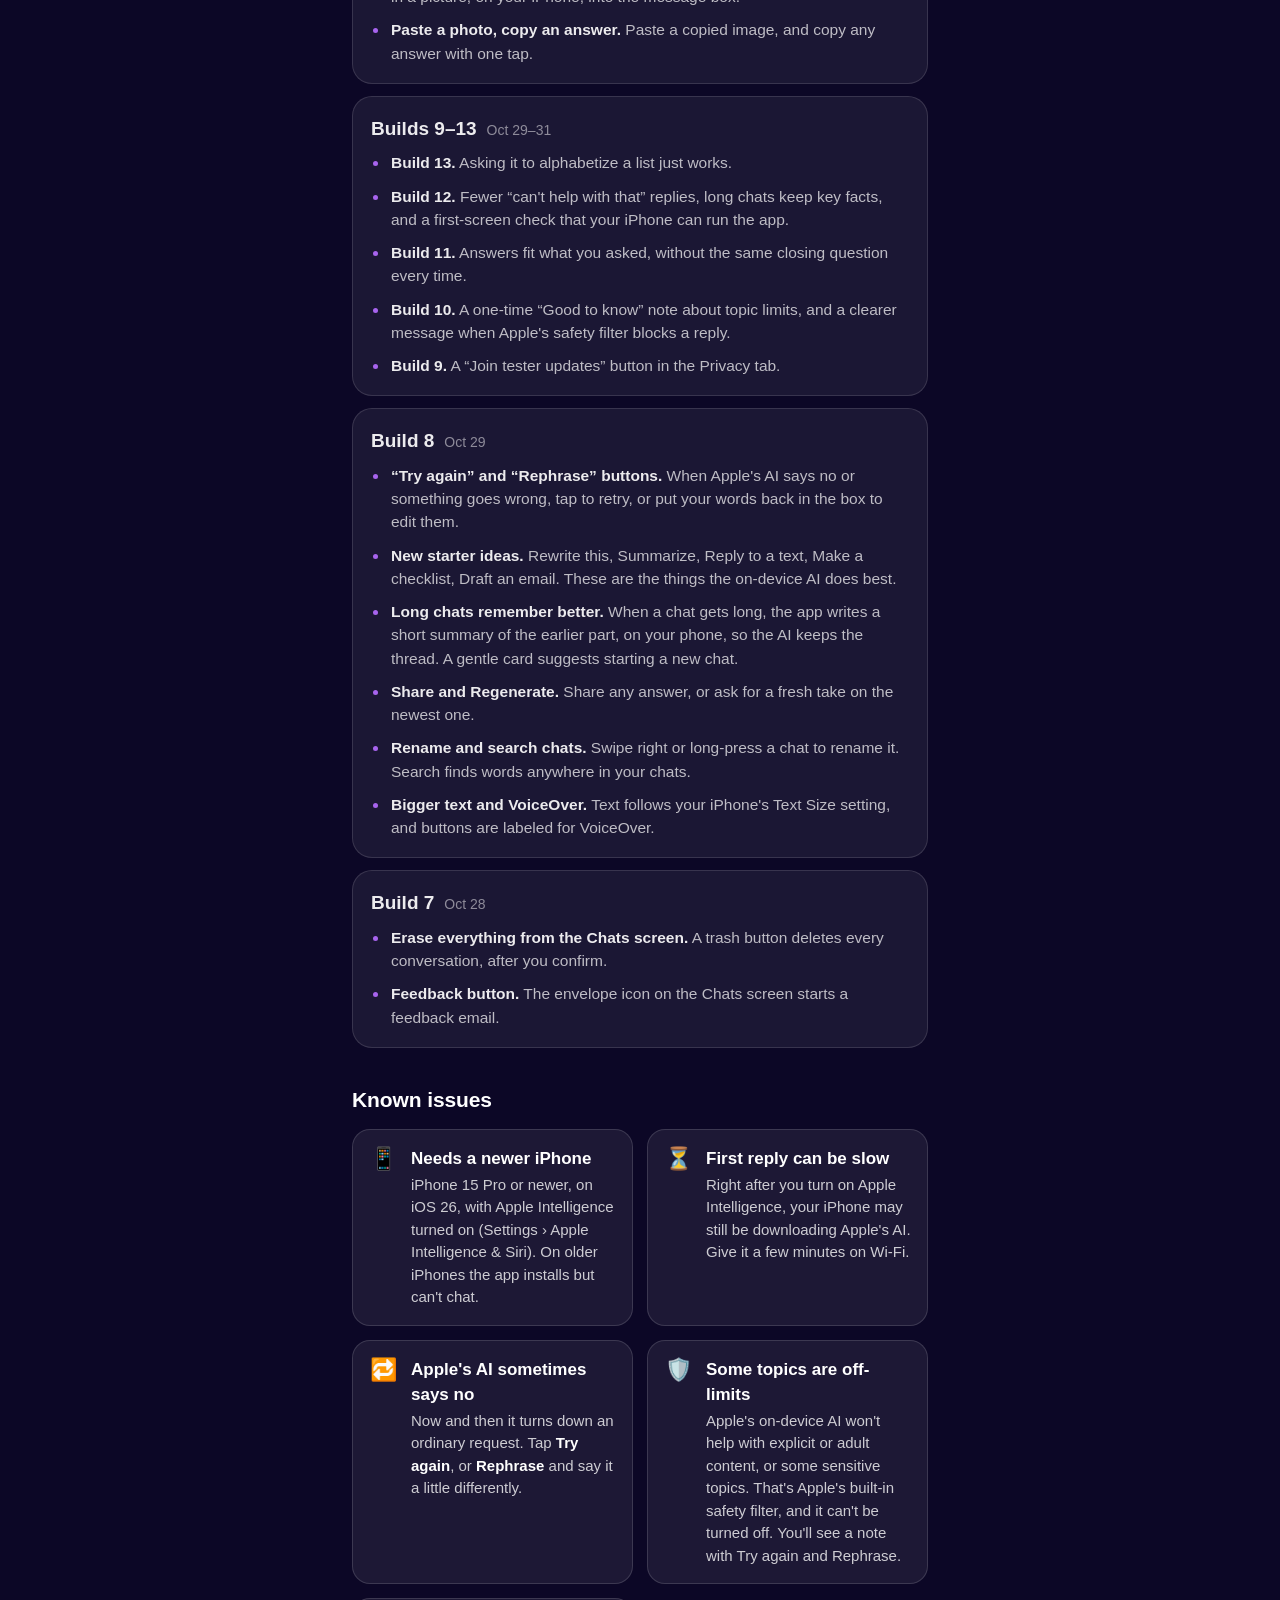
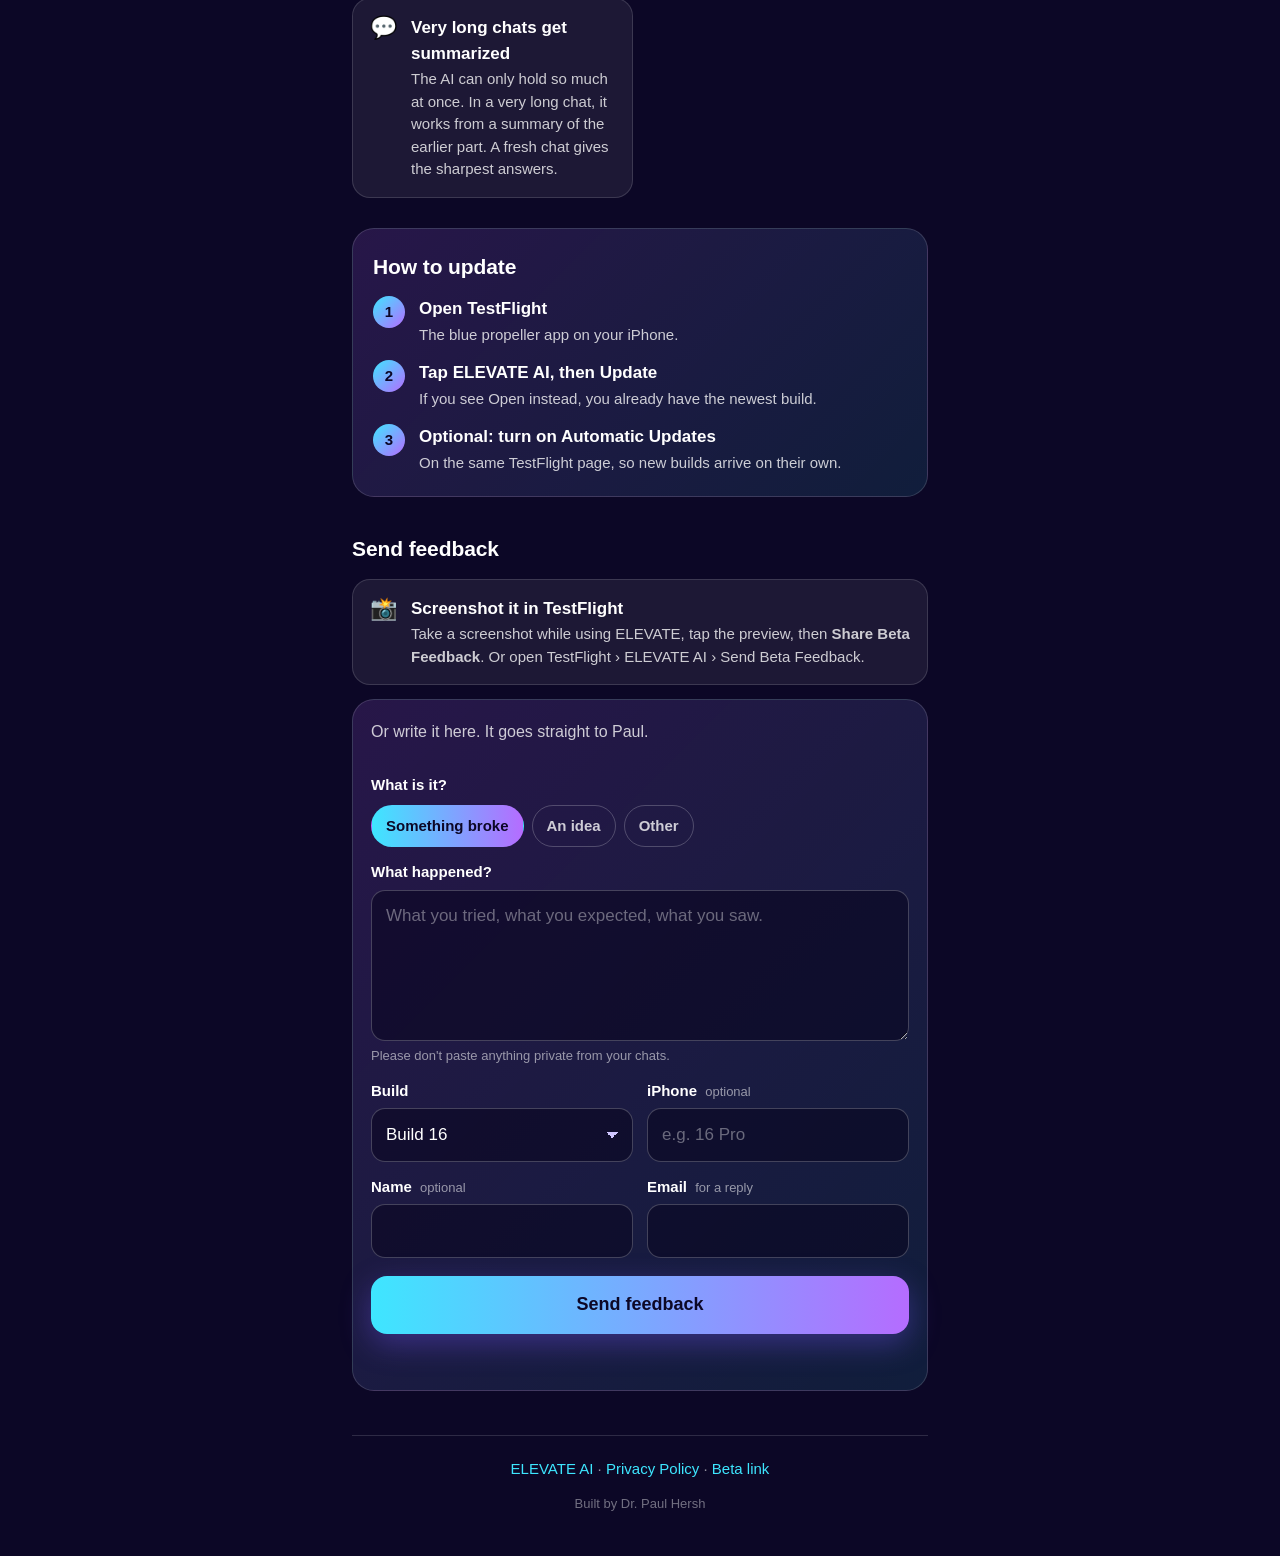
==== commit 5c5d3274: "Tester Hub: Build 16 is live; What's new for builds 9–16; feedback build list" ====
--- a/beta/index.html
+++ b/beta/index.html
@@ -27,7 +27,7 @@
     <img class="hub-icon" src="../icon.png" width="72" height="72" alt="">
     <h1>Tester <span class="grad">Hub</span></h1>
     <p class="tagline">Thanks for testing ELEVATE AI</p>
-    <p class="build-chip"><span class="live-dot" aria-hidden="true"></span>Build 8 is live in TestFlight</p>
+    <p class="build-chip"><span class="live-dot" aria-hidden="true"></span>Build 16 is live in TestFlight</p>
     <nav class="jump" aria-label="On this page">
       <a href="#get">Get the beta</a><a href="#updates">Email updates</a><a href="#new">What's new</a><a href="#issues">Known issues</a><a href="#update">Update</a><a href="#feedback">Feedback</a>
     </nav>
@@ -60,7 +60,37 @@
   <section aria-labelledby="new-h">
     <h2 id="new-h" class="section-h" >What's new</h2>
     <article class="rel" id="new">
-      <header><h3>Build 8</h3><span class="date">Oct 29</span><span class="tag-new">Latest</span></header>
+      <header><h3>Build 16</h3><span class="date">Oct 31</span><span class="tag-new">Latest</span></header>
+      <ul class="changes">
+        <li><b>Sort lists on your iPhone.</b> Paste a list and ask to sort it A–Z or Z–A, remove duplicates, or number it. The app's own code does the sorting, right on your iPhone.</li>
+      </ul>
+    </article>
+    <article class="rel past">
+      <header><h3>Build 15</h3><span class="date">Oct 31</span></header>
+      <ul class="changes">
+        <li><b>See your build number.</b> The Privacy tab shows which build you're on, with an Open TestFlight link to update.</li>
+        <li><b>Photo picker fix.</b> Choosing a photo works more reliably.</li>
+      </ul>
+    </article>
+    <article class="rel past">
+      <header><h3>Build 14</h3><span class="date">Oct 31</span></header>
+      <ul class="changes">
+        <li><b>Read text from a photo.</b> Tap the photo button and the app reads the text in a picture, on your iPhone, into the message box.</li>
+        <li><b>Paste a photo, copy an answer.</b> Paste a copied image, and copy any answer with one tap.</li>
+      </ul>
+    </article>
+    <article class="rel past">
+      <header><h3>Builds 9–13</h3><span class="date">Oct 29–31</span></header>
+      <ul class="changes">
+        <li><b>Build 13.</b> Asking it to alphabetize a list just works.</li>
+        <li><b>Build 12.</b> Fewer “can't help with that” replies, long chats keep key facts, and a first-screen check that your iPhone can run the app.</li>
+        <li><b>Build 11.</b> Answers fit what you asked, without the same closing question every time.</li>
+        <li><b>Build 10.</b> A one-time “Good to know” note about topic limits, and a clearer message when Apple's safety filter blocks a reply.</li>
+        <li><b>Build 9.</b> A “Join tester updates” button in the Privacy tab.</li>
+      </ul>
+    </article>
+    <article class="rel past">
+      <header><h3>Build 8</h3><span class="date">Oct 29</span></header>
       <ul class="changes">
         <li><b>“Try again” and “Rephrase” buttons.</b> When Apple's AI says no or something goes wrong, tap to retry, or put your words back in the box to edit them.</li>
         <li><b>New starter ideas.</b> Rewrite this, Summarize, Reply to a text, Make a checklist, Draft an email. These are the things the on-device AI does best.</li>
@@ -120,7 +150,7 @@
       <div class="row2">
         <div class="field">
           <label for="f-build">Build</label>
-          <select id="f-build" name="build"><option value="8">Build 8</option><option value="7">Build 7</option><option value="">Not sure</option></select>
+          <select id="f-build" name="build"><option value="16">Build 16</option><option value="15">Build 15</option><option value="14">Build 14</option><option value="13">Build 13 or older</option><option value="">Not sure</option></select>
         </div>
         <div class="field">
           <label for="f-device">iPhone <span class="opt">optional</span></label>
@@ -149,6 +179,6 @@
   </footer>
 
 </main>
-<script src="beta.js?v=3"></script>
+<script src="beta.js?v=4"></script>
 </body>
 </html>
